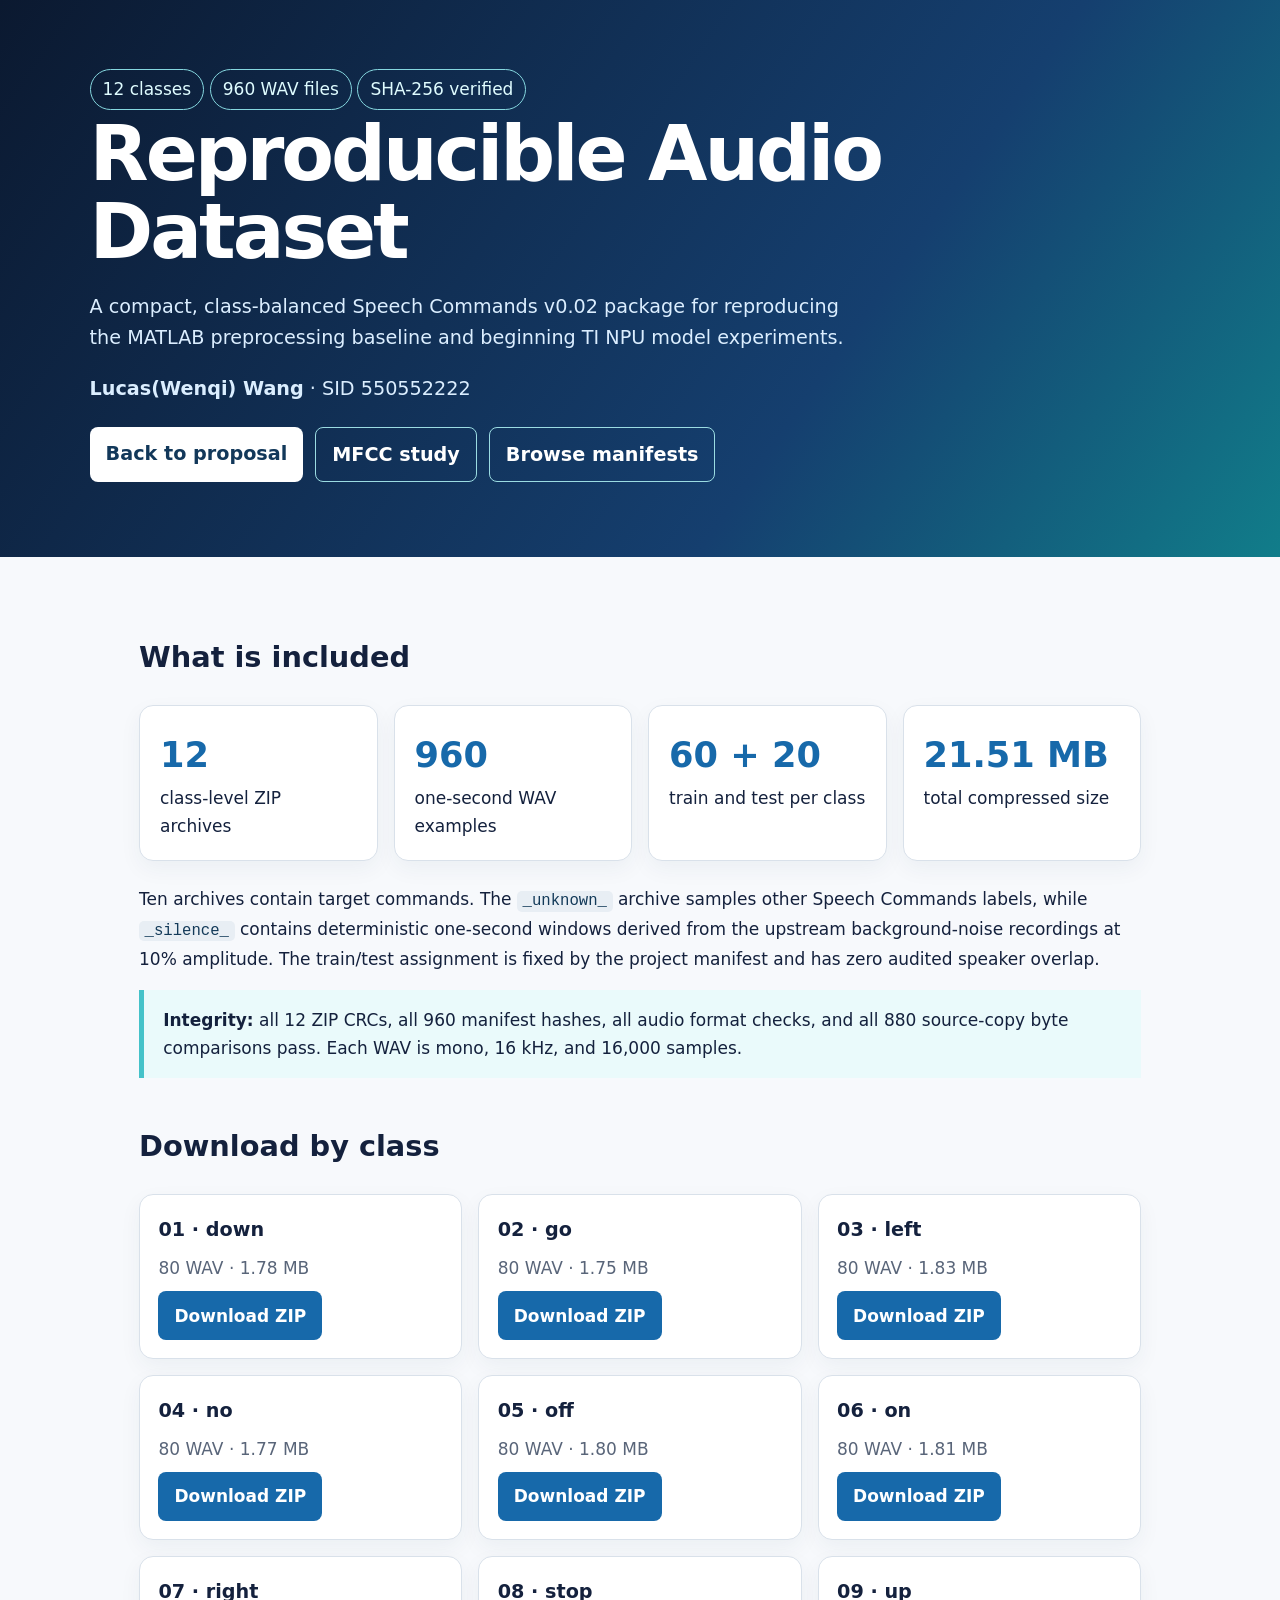
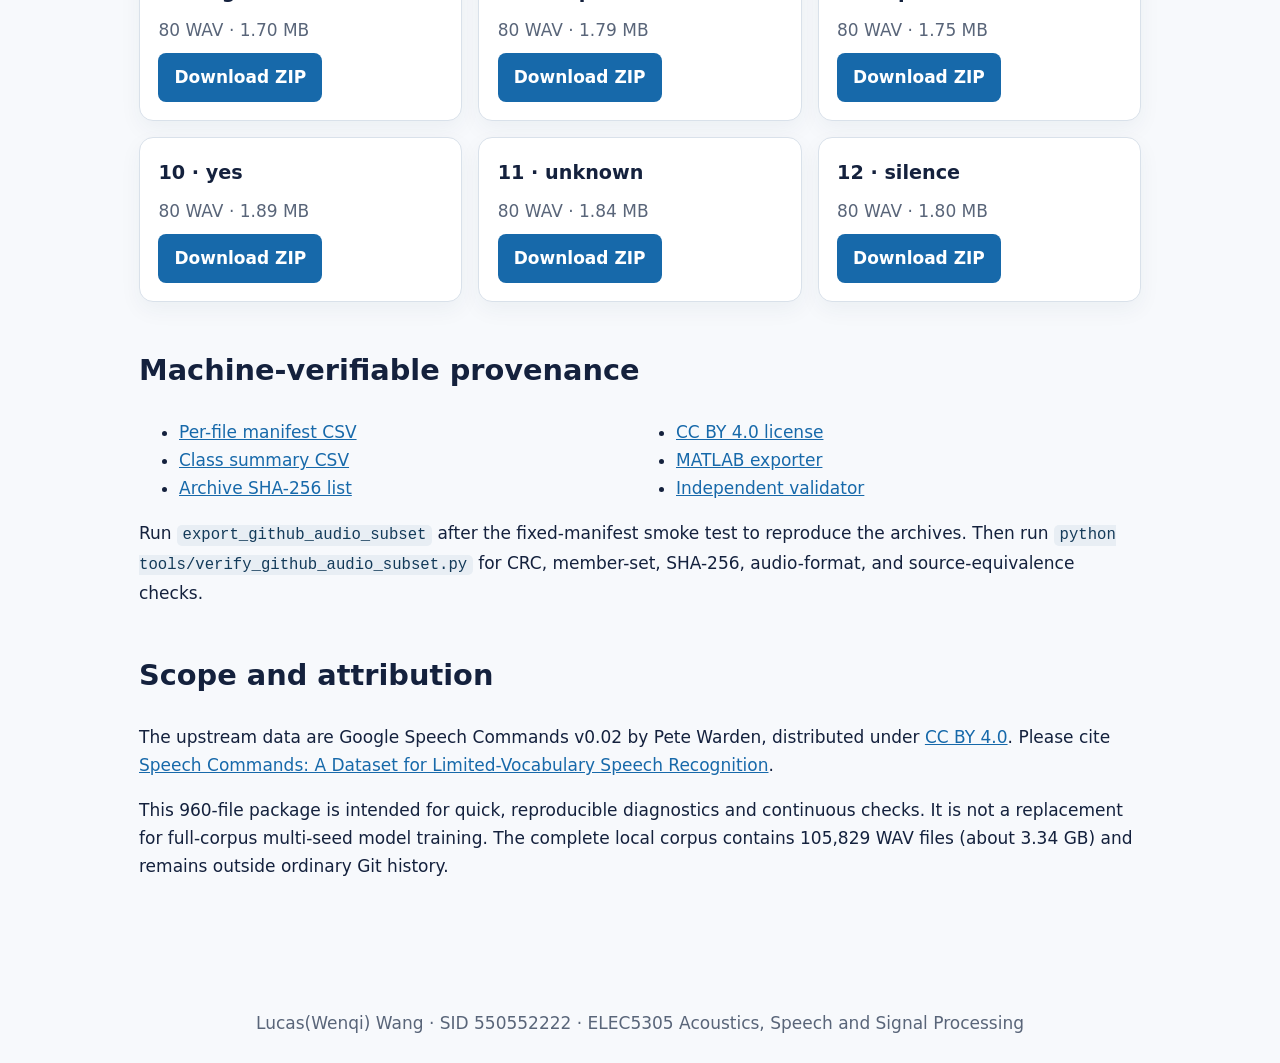
==== docs/dataset.html @ 6f7d2ad0 "Add reproducible 12-class audio subset and NPU research plan" ====
<!doctype html>
<html lang="en">
<head>
  <meta charset="utf-8">
  <meta name="viewport" content="width=device-width,initial-scale=1">
  <meta name="description" content="Twelve reproducible Speech Commands class archives for the ELEC5305 MATLAB and TI NPU keyword-spotting project.">
  <meta name="author" content="Lucas(Wenqi) Wang">
  <title>12-Class Audio Dataset | ELEC5305</title>
  <link rel="stylesheet" href="styles.css">
</head>
<body>
<header class="compact">
  <div class="tag">12 classes</div><div class="tag">960 WAV files</div><div class="tag">SHA-256 verified</div>
  <h1>Reproducible Audio Dataset</h1>
  <p>A compact, class-balanced Speech Commands v0.02 package for reproducing the MATLAB preprocessing baseline and beginning TI NPU model experiments.</p>
  <p><strong>Lucas(Wenqi) Wang</strong> · SID 550552222</p>
  <p class="actions"><a class="button" href="index.html">Back to proposal</a><a class="button secondary" href="mfcc-optimization.html">MFCC study</a><a class="button secondary" href="https://github.com/wenqiwang1314-dotcom/elec5305-project-550552222/tree/main/data/github_subset">Browse manifests</a></p>
</header>
<main>
  <section>
    <h2>What is included</h2>
    <div class="grid">
      <div class="card"><div class="metric">12</div>class-level ZIP archives</div>
      <div class="card"><div class="metric">960</div>one-second WAV examples</div>
      <div class="card"><div class="metric">60 + 20</div>train and test per class</div>
      <div class="card"><div class="metric">21.51 MB</div>total compressed size</div>
    </div>
    <p>Ten archives contain target commands. The <code>_unknown_</code> archive samples other Speech Commands labels, while <code>_silence_</code> contains deterministic one-second windows derived from the upstream background-noise recordings at 10% amplitude. The train/test assignment is fixed by the project manifest and has zero audited speaker overlap.</p>
    <p class="notice"><strong>Integrity:</strong> all 12 ZIP CRCs, all 960 manifest hashes, all audio format checks, and all 880 source-copy byte comparisons pass. Each WAV is mono, 16 kHz, and 16,000 samples.</p>
  </section>

  <section>
    <h2>Download by class</h2>
    <div class="download-grid">
      <article class="download-card"><h3>01 · down</h3><p>80 WAV · 1.78 MB</p><a class="button" href="https://raw.githubusercontent.com/wenqiwang1314-dotcom/elec5305-project-550552222/main/data/github_subset/archives/01_down.zip">Download ZIP</a></article>
      <article class="download-card"><h3>02 · go</h3><p>80 WAV · 1.75 MB</p><a class="button" href="https://raw.githubusercontent.com/wenqiwang1314-dotcom/elec5305-project-550552222/main/data/github_subset/archives/02_go.zip">Download ZIP</a></article>
      <article class="download-card"><h3>03 · left</h3><p>80 WAV · 1.83 MB</p><a class="button" href="https://raw.githubusercontent.com/wenqiwang1314-dotcom/elec5305-project-550552222/main/data/github_subset/archives/03_left.zip">Download ZIP</a></article>
      <article class="download-card"><h3>04 · no</h3><p>80 WAV · 1.77 MB</p><a class="button" href="https://raw.githubusercontent.com/wenqiwang1314-dotcom/elec5305-project-550552222/main/data/github_subset/archives/04_no.zip">Download ZIP</a></article>
      <article class="download-card"><h3>05 · off</h3><p>80 WAV · 1.80 MB</p><a class="button" href="https://raw.githubusercontent.com/wenqiwang1314-dotcom/elec5305-project-550552222/main/data/github_subset/archives/05_off.zip">Download ZIP</a></article>
      <article class="download-card"><h3>06 · on</h3><p>80 WAV · 1.81 MB</p><a class="button" href="https://raw.githubusercontent.com/wenqiwang1314-dotcom/elec5305-project-550552222/main/data/github_subset/archives/06_on.zip">Download ZIP</a></article>
      <article class="download-card"><h3>07 · right</h3><p>80 WAV · 1.70 MB</p><a class="button" href="https://raw.githubusercontent.com/wenqiwang1314-dotcom/elec5305-project-550552222/main/data/github_subset/archives/07_right.zip">Download ZIP</a></article>
      <article class="download-card"><h3>08 · stop</h3><p>80 WAV · 1.79 MB</p><a class="button" href="https://raw.githubusercontent.com/wenqiwang1314-dotcom/elec5305-project-550552222/main/data/github_subset/archives/08_stop.zip">Download ZIP</a></article>
      <article class="download-card"><h3>09 · up</h3><p>80 WAV · 1.75 MB</p><a class="button" href="https://raw.githubusercontent.com/wenqiwang1314-dotcom/elec5305-project-550552222/main/data/github_subset/archives/09_up.zip">Download ZIP</a></article>
      <article class="download-card"><h3>10 · yes</h3><p>80 WAV · 1.89 MB</p><a class="button" href="https://raw.githubusercontent.com/wenqiwang1314-dotcom/elec5305-project-550552222/main/data/github_subset/archives/10_yes.zip">Download ZIP</a></article>
      <article class="download-card"><h3>11 · unknown</h3><p>80 WAV · 1.84 MB</p><a class="button" href="https://raw.githubusercontent.com/wenqiwang1314-dotcom/elec5305-project-550552222/main/data/github_subset/archives/11_unknown.zip">Download ZIP</a></article>
      <article class="download-card"><h3>12 · silence</h3><p>80 WAV · 1.80 MB</p><a class="button" href="https://raw.githubusercontent.com/wenqiwang1314-dotcom/elec5305-project-550552222/main/data/github_subset/archives/12_silence.zip">Download ZIP</a></article>
    </div>
  </section>

  <section>
    <h2>Machine-verifiable provenance</h2>
    <ul class="compact-list">
      <li><a href="https://raw.githubusercontent.com/wenqiwang1314-dotcom/elec5305-project-550552222/main/data/github_subset/manifest.csv">Per-file manifest CSV</a></li>
      <li><a href="https://raw.githubusercontent.com/wenqiwang1314-dotcom/elec5305-project-550552222/main/data/github_subset/class_summary.csv">Class summary CSV</a></li>
      <li><a href="https://raw.githubusercontent.com/wenqiwang1314-dotcom/elec5305-project-550552222/main/data/github_subset/SHA256SUMS.txt">Archive SHA-256 list</a></li>
      <li><a href="https://raw.githubusercontent.com/wenqiwang1314-dotcom/elec5305-project-550552222/main/data/github_subset/LICENSE_CC_BY_4.0.txt">CC BY 4.0 license</a></li>
      <li><a href="https://github.com/wenqiwang1314-dotcom/elec5305-project-550552222/blob/main/src/export_github_audio_subset.m">MATLAB exporter</a></li>
      <li><a href="https://github.com/wenqiwang1314-dotcom/elec5305-project-550552222/blob/main/tools/verify_github_audio_subset.py">Independent validator</a></li>
    </ul>
    <p>Run <code>export_github_audio_subset</code> after the fixed-manifest smoke test to reproduce the archives. Then run <code>python tools/verify_github_audio_subset.py</code> for CRC, member-set, SHA-256, audio-format, and source-equivalence checks.</p>
  </section>

  <section>
    <h2>Scope and attribution</h2>
    <p>The upstream data are Google Speech Commands v0.02 by Pete Warden, distributed under <a href="https://creativecommons.org/licenses/by/4.0/">CC BY 4.0</a>. Please cite <a href="https://arxiv.org/abs/1804.03209">Speech Commands: A Dataset for Limited-Vocabulary Speech Recognition</a>.</p>
    <p>This 960-file package is intended for quick, reproducible diagnostics and continuous checks. It is not a replacement for full-corpus multi-seed model training. The complete local corpus contains 105,829 WAV files (about 3.34 GB) and remains outside ordinary Git history.</p>
  </section>
</main>
<footer>Lucas(Wenqi) Wang · SID 550552222 · ELEC5305 Acoustics, Speech and Signal Processing</footer>
</body>
</html>
---- docs/styles.css ----
:root { --ink:#14213d; --blue:#1769aa; --cyan:#44c2c9; --paper:#f7f9fc; --muted:#596579; }
* { box-sizing:border-box; }
body { margin:0; font:17px/1.65 system-ui,-apple-system,"Segoe UI",sans-serif; color:var(--ink); background:var(--paper); }
header { color:white; padding:5.5rem max(7vw,1.5rem) 4.5rem; background:linear-gradient(125deg,#0b1930,#153f6f 65%,#117d8a); }
header.compact { padding-top:4rem; padding-bottom:3.5rem; }
header p { max-width:780px; font-size:1.2rem; color:#dbeeff; }
.actions { display:flex; flex-wrap:wrap; gap:.75rem; margin-top:1.4rem; }
.button { display:inline-block; padding:.65rem 1rem; border-radius:8px; background:white; color:#12385a; text-decoration:none; font-weight:700; }
.button.secondary { background:transparent; color:white; border:1px solid #9bdce2; }
.button.dark { background:var(--blue); color:white; }
.button.outline { background:transparent; color:var(--blue); border:1px solid var(--blue); }
.button:hover,.button:focus-visible { transform:translateY(-1px); box-shadow:0 7px 18px #00172f44; }
h1 { max-width:900px; margin:0; font-size:clamp(2.5rem,6vw,5.5rem); line-height:1.02; letter-spacing:-.04em; }
h2 { margin-top:2.8rem; font-size:1.8rem; }
main { max-width:1050px; margin:auto; padding:2rem 1.5rem 5rem; }
.tag { display:inline-block; margin:.3rem .35rem .3rem 0; padding:.35rem .75rem; border:1px solid #85d7df; border-radius:999px; color:#dffcff; }
.grid { display:grid; grid-template-columns:repeat(auto-fit,minmax(230px,1fr)); gap:1rem; margin:1.5rem 0; }
.card { background:white; border:1px solid #d9e1ea; border-radius:14px; padding:1.25rem; box-shadow:0 8px 22px #17324d0d; }
.metric { font-size:2.2rem; font-weight:750; color:var(--blue); }
figure { margin:2rem 0; background:white; padding:1rem; border-radius:14px; border:1px solid #d9e1ea; }
img { display:block; max-width:100%; height:auto; margin:auto; }
figcaption { margin-top:.7rem; color:var(--muted); }
table { width:100%; border-collapse:collapse; background:white; }
th,td { padding:.8rem; border-bottom:1px solid #d9e1ea; text-align:left; }
a { color:var(--blue); }
code { padding:.08rem .35rem; border-radius:5px; background:#e8eef4; color:#133a59; font-size:.92em; }
.notice { border-left:5px solid var(--cyan); padding:1rem 1.2rem; background:#eafafb; }
.pipeline { display:flex; align-items:stretch; gap:.55rem; margin:1.5rem 0; overflow-x:auto; }
.pipeline div { min-width:145px; flex:1; padding:1rem; border-radius:11px; background:white; border:1px solid #c9d7e3; text-align:center; font-weight:700; }
.pipeline small { color:var(--muted); font-weight:500; }
.pipeline span { align-self:center; color:var(--blue); font-size:1.6rem; }
.download-grid { display:grid; grid-template-columns:repeat(auto-fit,minmax(245px,1fr)); gap:1rem; margin:1.5rem 0; }
.download-card { display:flex; flex-direction:column; gap:.55rem; background:white; border:1px solid #d9e1ea; border-radius:14px; padding:1.15rem; box-shadow:0 8px 22px #17324d0d; }
.download-card h3 { margin:0; font-size:1.2rem; }
.download-card p { margin:0; color:var(--muted); }
.download-card .button { align-self:flex-start; background:var(--blue); color:white; }
.checksum { font:0.82rem/1.4 ui-monospace,SFMono-Regular,Consolas,monospace; word-break:break-all; color:var(--muted); }
.compact-list { columns:2; column-gap:2rem; }
.results th:not(:first-child),.results td:not(:first-child) { text-align:right; white-space:nowrap; }
.results .best { background:#eafafb; }
footer { padding:2rem; color:var(--muted); text-align:center; }
@media (max-width:700px) {
  body { font-size:16px; }
  header { padding-top:3.5rem; }
  .pipeline span { display:none; }
  .pipeline { display:grid; grid-template-columns:1fr 1fr; }
  .results { display:block; overflow-x:auto; }
  .compact-list { columns:1; }
}
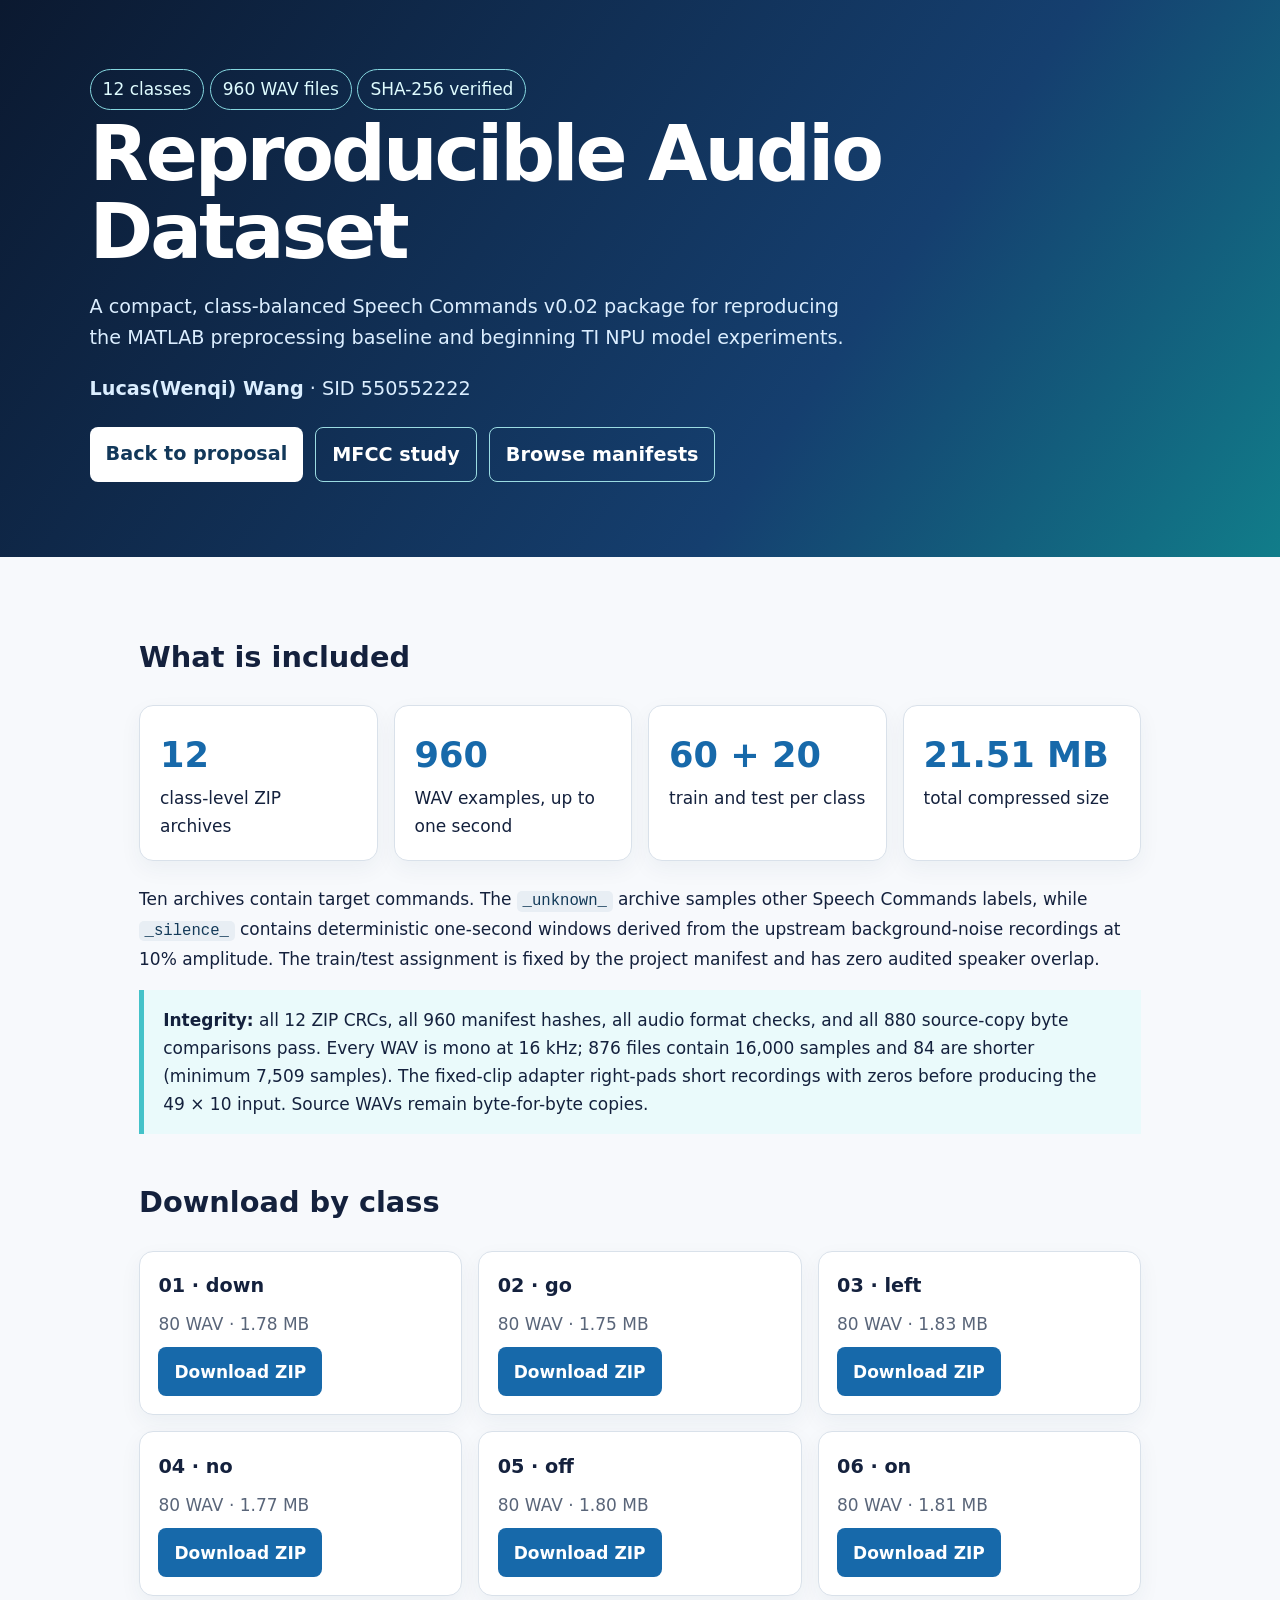
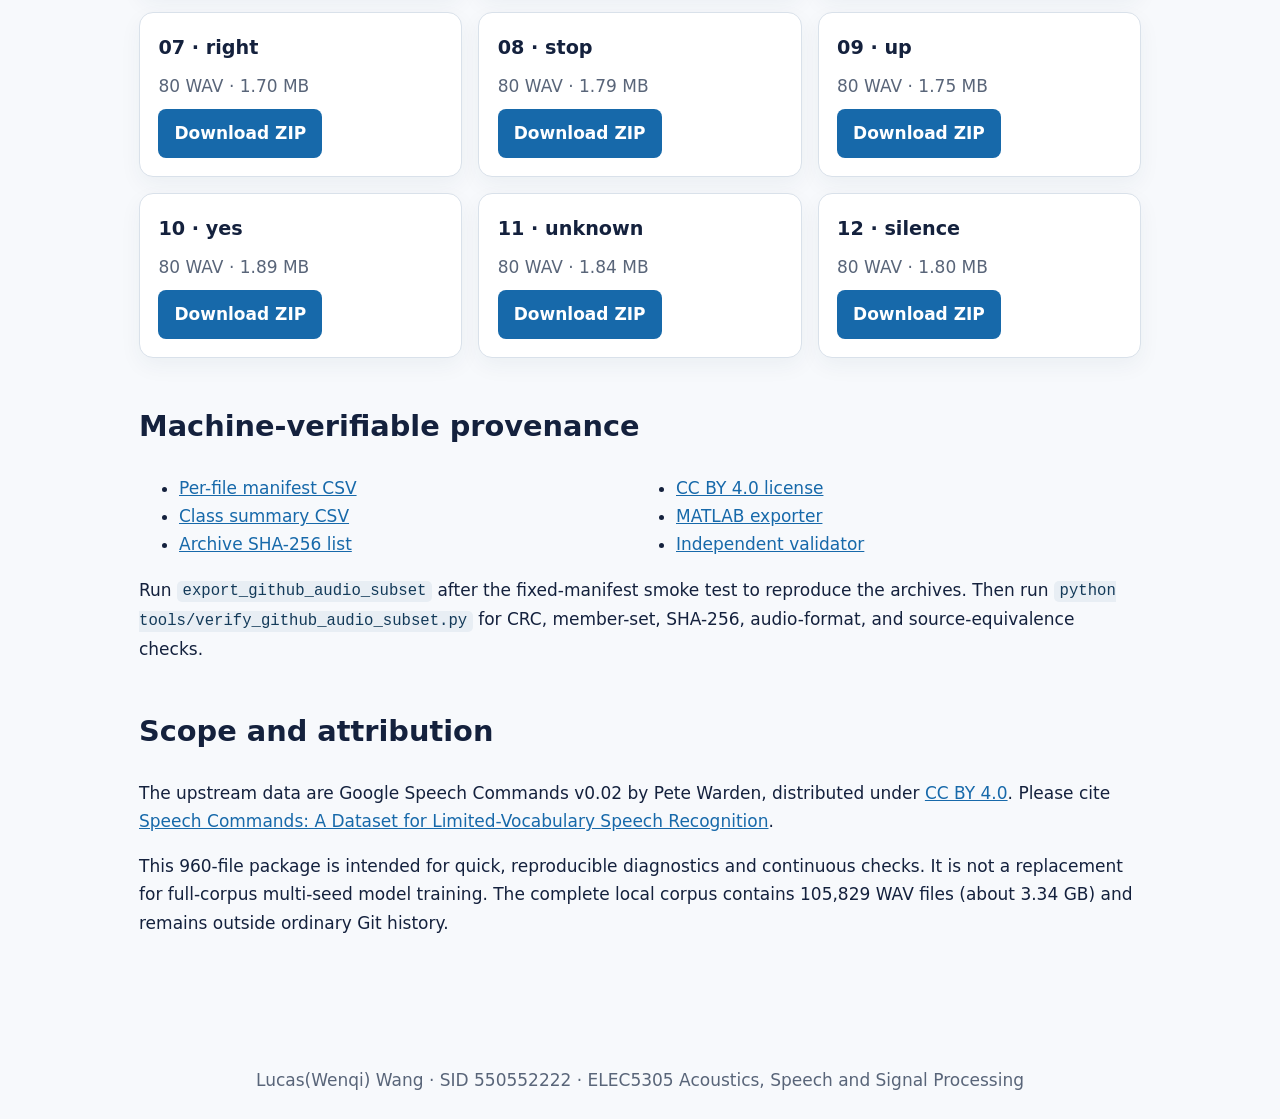
==== commit 22e41b3b: "Add verified cached MFCC experiment and Feedback Two submission" ====
--- a/docs/dataset.html
+++ b/docs/dataset.html
@@ -21,12 +21,12 @@
     <h2>What is included</h2>
     <div class="grid">
       <div class="card"><div class="metric">12</div>class-level ZIP archives</div>
-      <div class="card"><div class="metric">960</div>one-second WAV examples</div>
+      <div class="card"><div class="metric">960</div>WAV examples, up to one second</div>
       <div class="card"><div class="metric">60 + 20</div>train and test per class</div>
       <div class="card"><div class="metric">21.51 MB</div>total compressed size</div>
     </div>
     <p>Ten archives contain target commands. The <code>_unknown_</code> archive samples other Speech Commands labels, while <code>_silence_</code> contains deterministic one-second windows derived from the upstream background-noise recordings at 10% amplitude. The train/test assignment is fixed by the project manifest and has zero audited speaker overlap.</p>
-    <p class="notice"><strong>Integrity:</strong> all 12 ZIP CRCs, all 960 manifest hashes, all audio format checks, and all 880 source-copy byte comparisons pass. Each WAV is mono, 16 kHz, and 16,000 samples.</p>
+    <p class="notice"><strong>Integrity:</strong> all 12 ZIP CRCs, all 960 manifest hashes, all audio format checks, and all 880 source-copy byte comparisons pass. Every WAV is mono at 16 kHz; 876 files contain 16,000 samples and 84 are shorter (minimum 7,509 samples). The fixed-clip adapter right-pads short recordings with zeros before producing the 49 × 10 input. Source WAVs remain byte-for-byte copies.</p>
   </section>
 
   <section>
